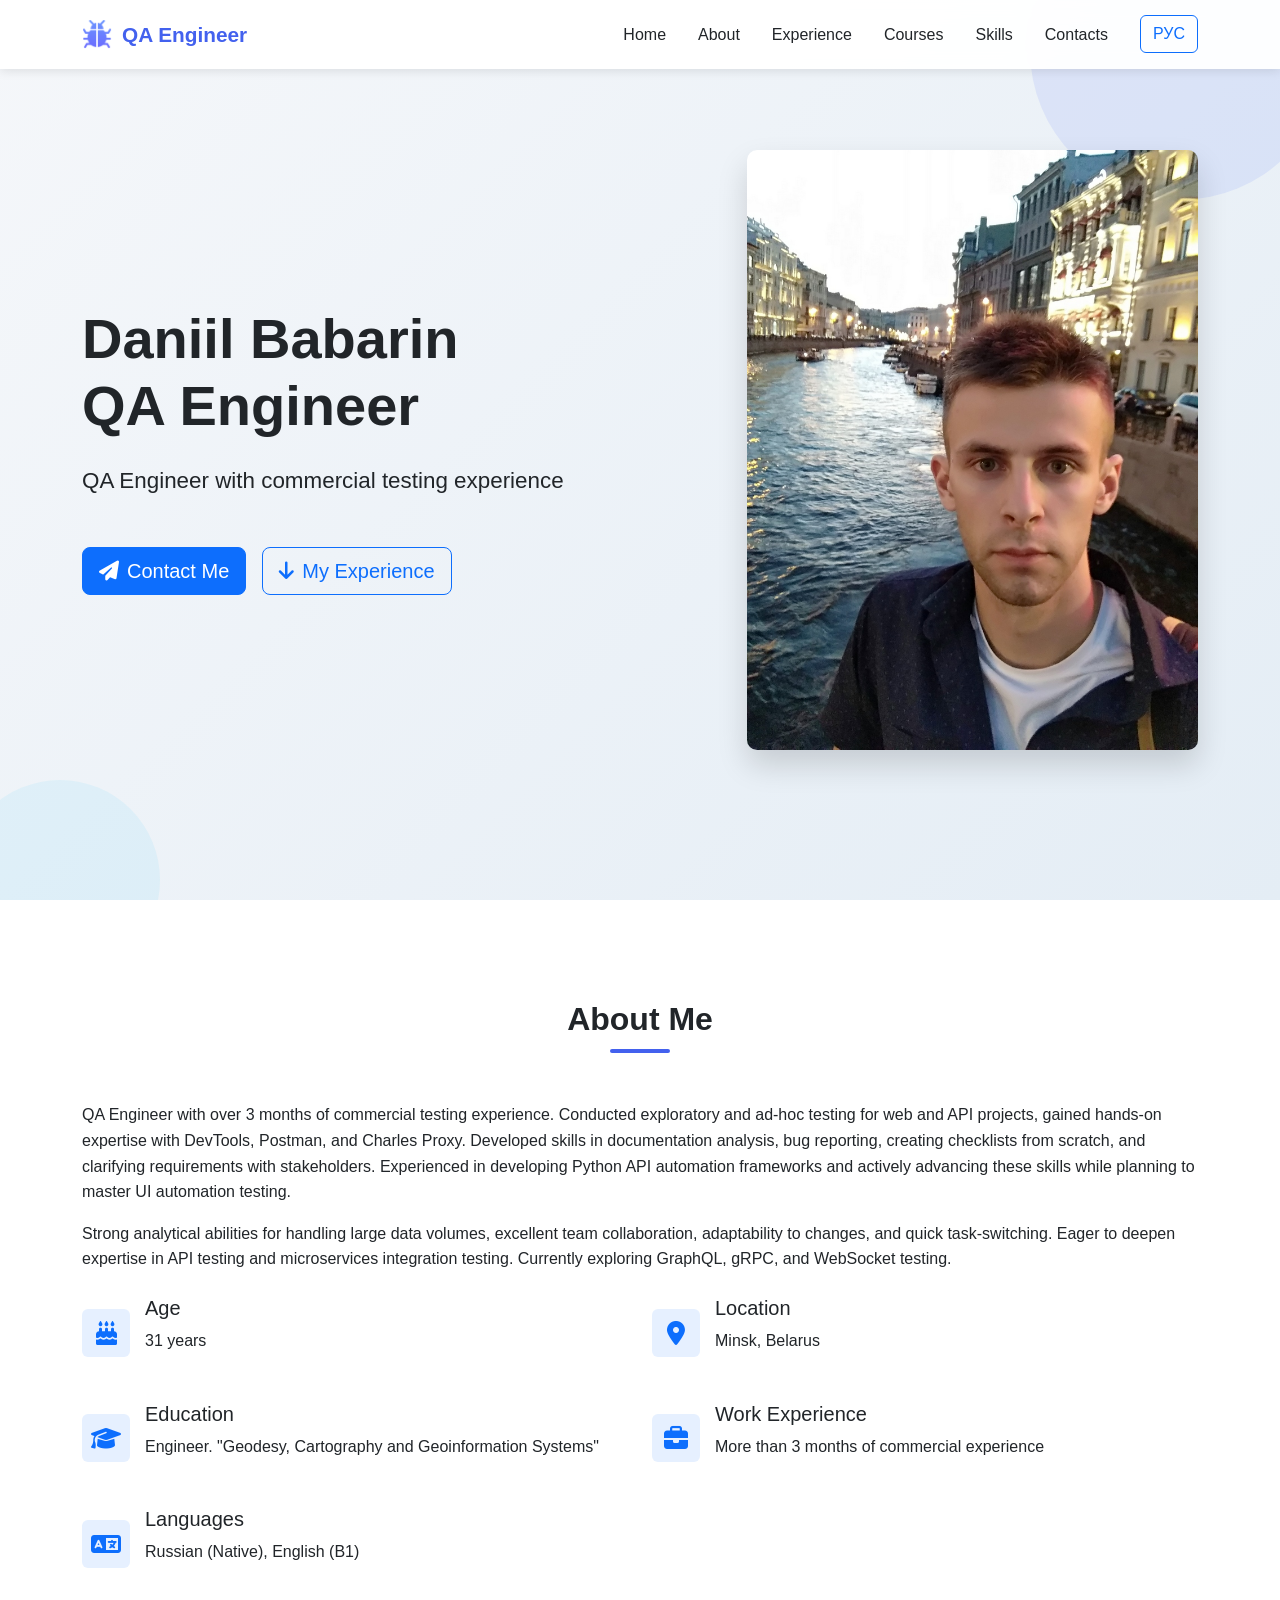
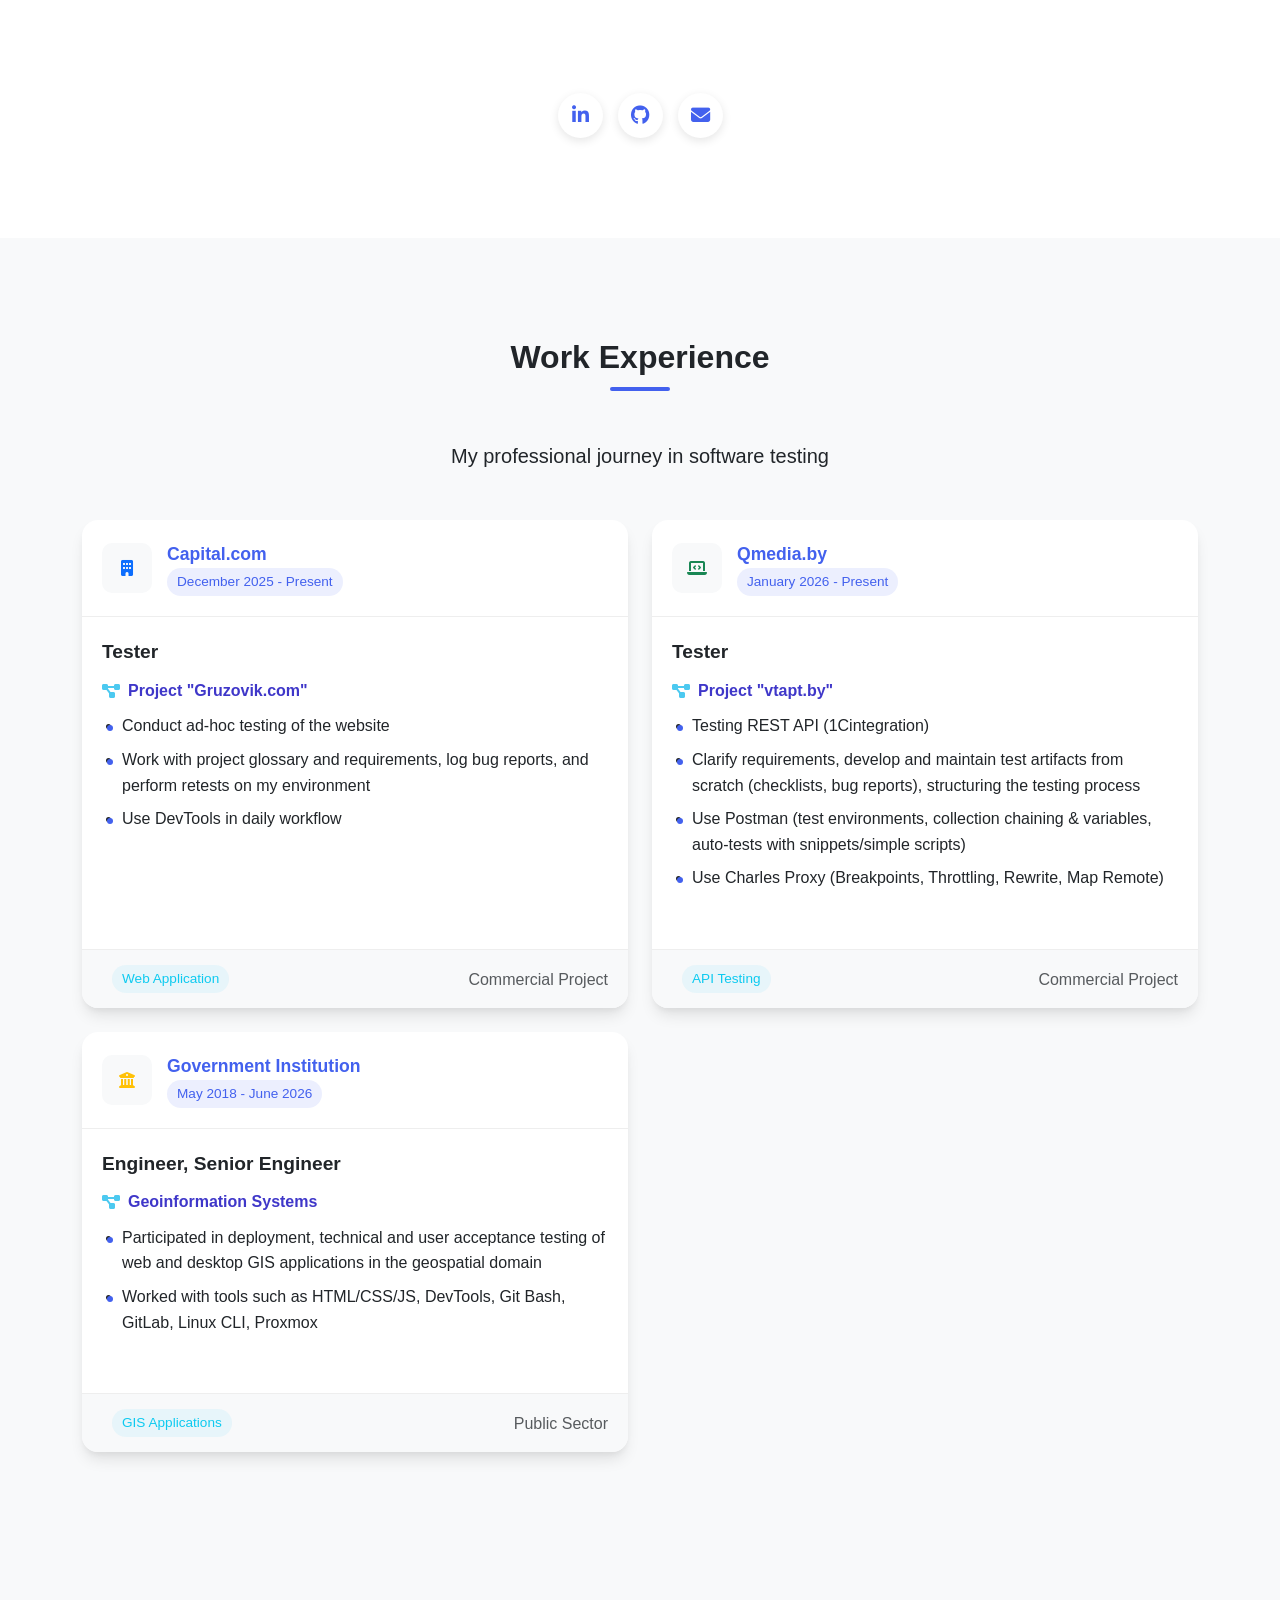
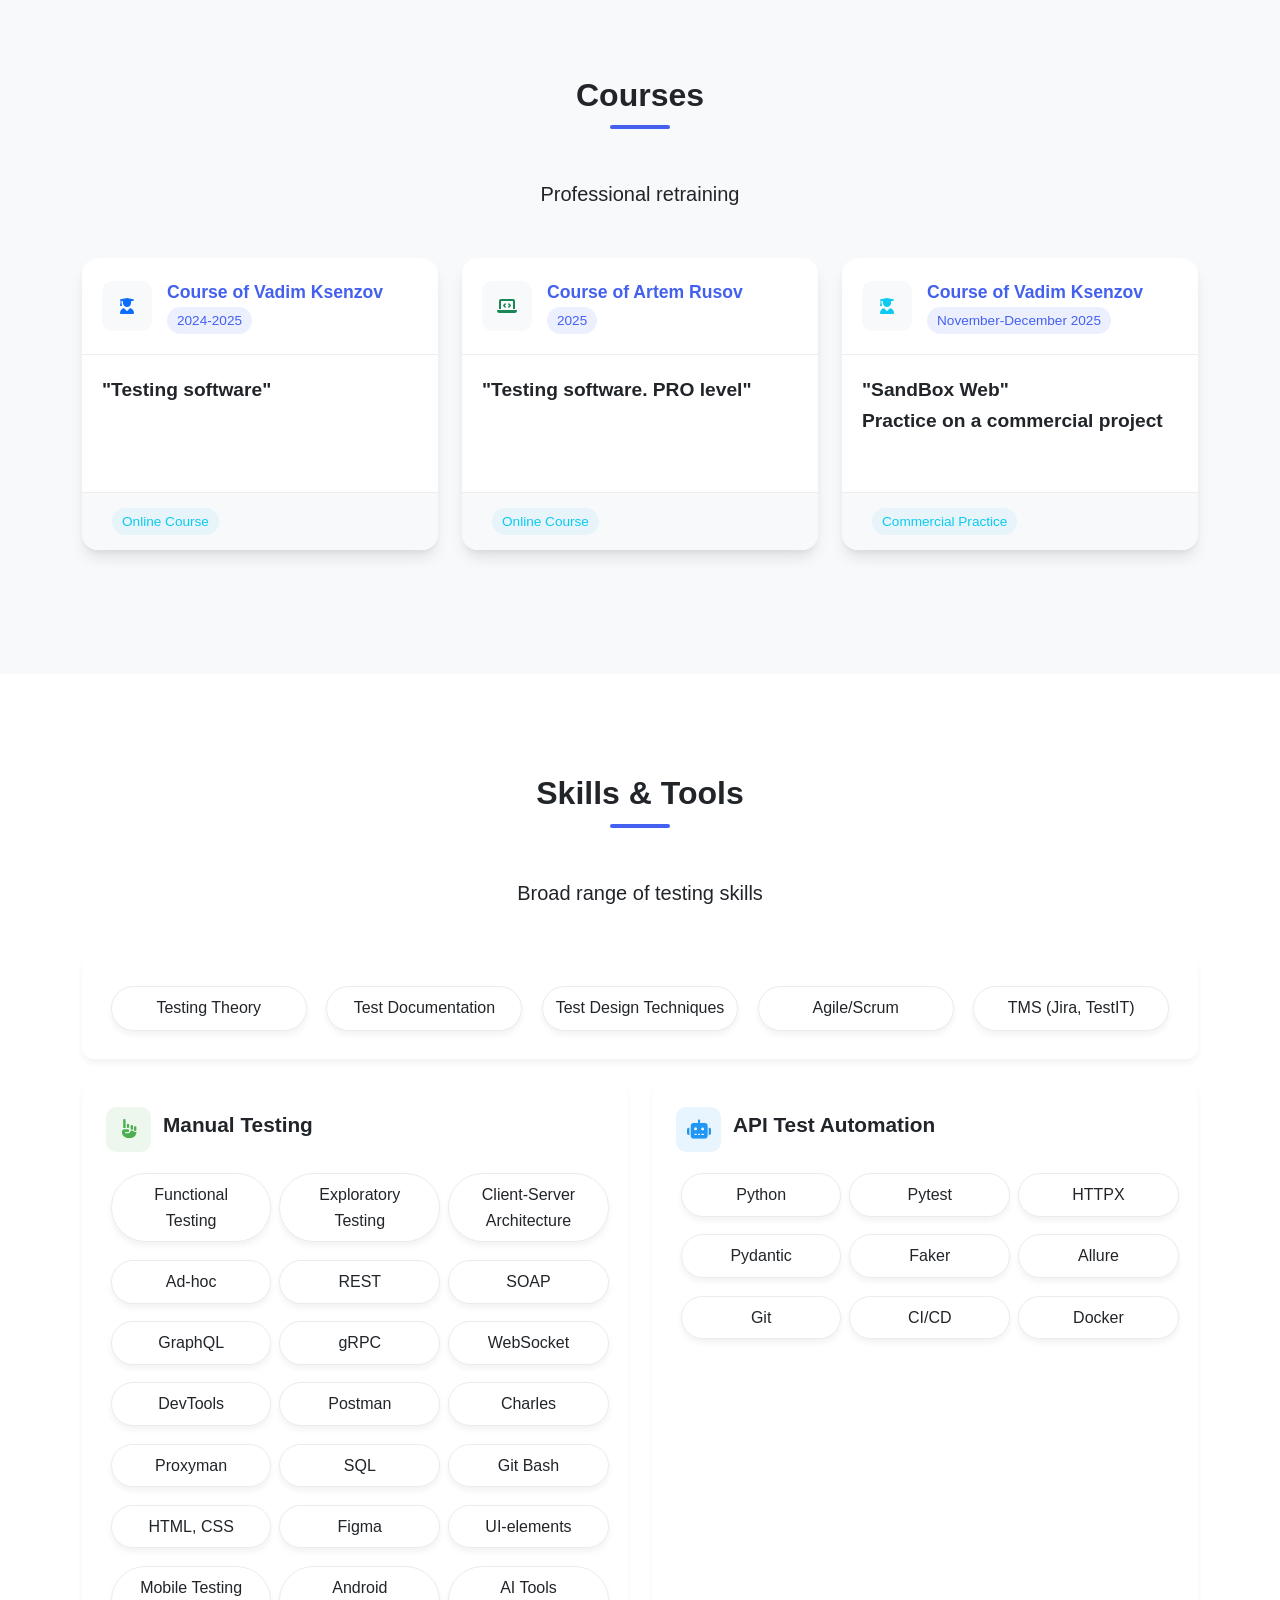
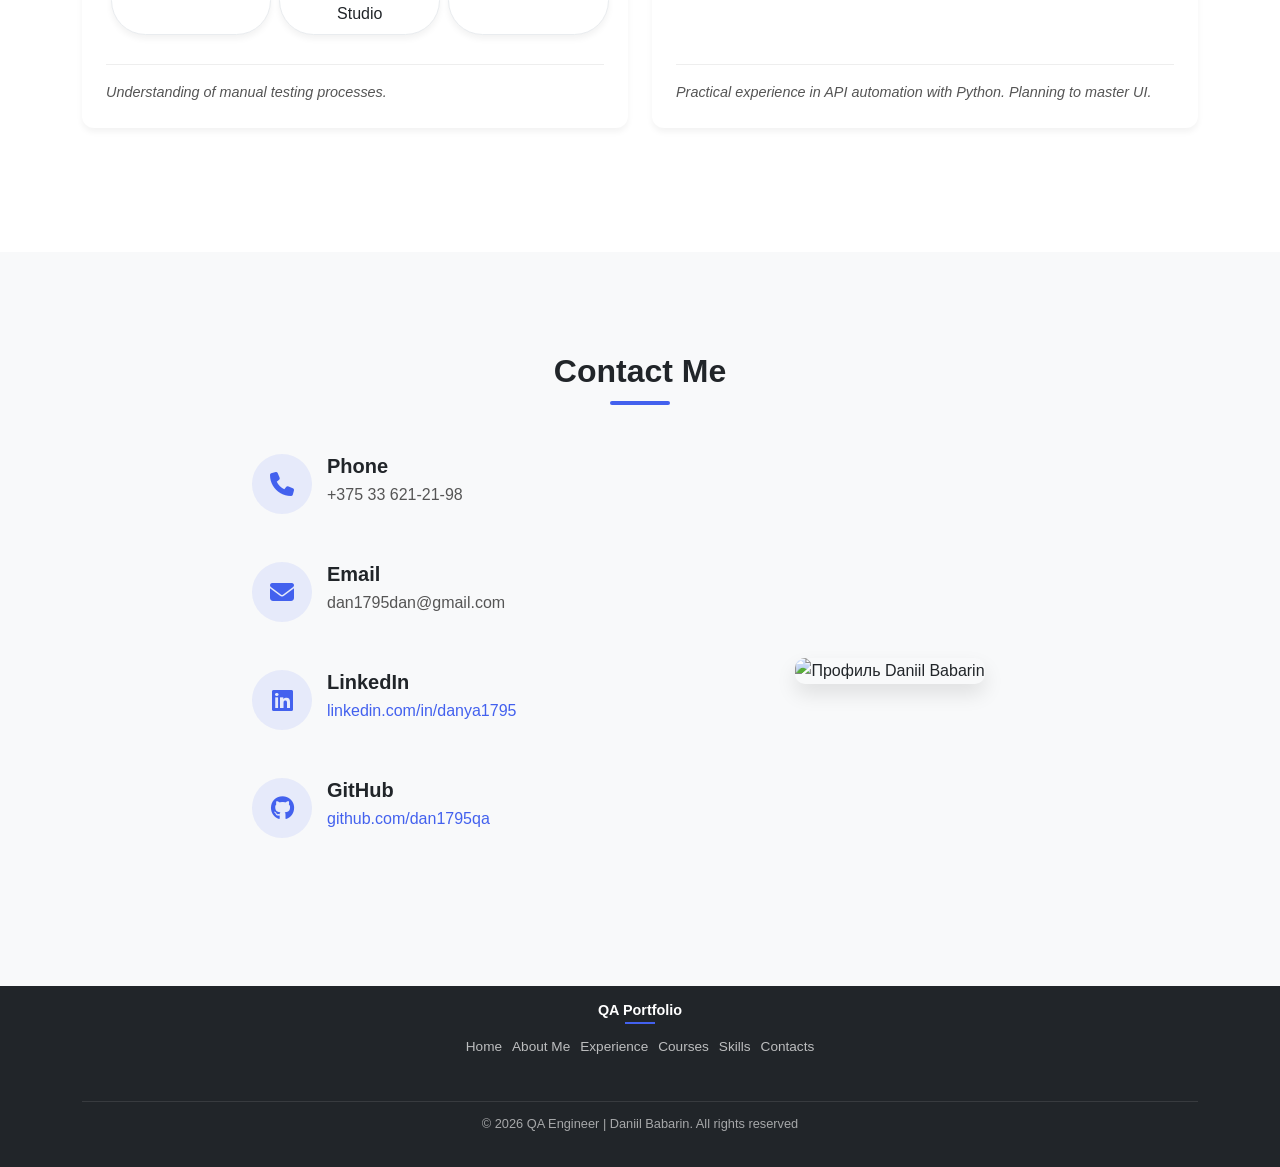
==== index_en.html @ e8cc288c "Added new portfolio-site" ====
<!DOCTYPE html>
<html lang="en">
<head>
  <meta charset="UTF-8">
  <meta name="viewport" content="width=device-width, initial-scale=1.0">
  <meta name="description" content="QA Engineer Portfolio - Professional Software Testing Services">
  <title>QA Engineer | Daniil Babarin</title>
  <!-- Favicon -->
  <link rel="icon" href="./icons/bug.png" type="image/x-icon">
  <!-- Bootstrap 5 CSS -->
  <link href="https://cdn.jsdelivr.net/npm/bootstrap@5.3.0/dist/css/bootstrap.min.css" rel="stylesheet">
  <!-- Font Awesome -->
  <link rel="stylesheet" href="https://cdnjs.cloudflare.com/ajax/libs/font-awesome/6.4.0/css/all.min.css">
  <!-- Custom CSS -->
  <link rel="stylesheet" href="./css/style.css">
</head>
<body>
  <!-- Header -->
  <header id="header">
    <nav class="navbar navbar-expand-lg navbar-light fixed-top">
      <div class="container">
        <a class="navbar-brand fw-bold" href="#">
          <img src="./icons/bug.png" width="30px" alt="Logo">
          QA Engineer
        </a>
        <button class="navbar-toggler" type="button" data-bs-toggle="collapse" data-bs-target="#navbarNav">
          <span class="navbar-toggler-icon"></span>
        </button>
        <div class="collapse navbar-collapse" id="navbarNav">
          <ul class="navbar-nav ms-auto align-items-center">
            <li class="nav-item"><a class="nav-link" href="#home">Home</a></li>
            <li class="nav-item"><a class="nav-link" href="#about">About</a></li>
            <li class="nav-item"><a class="nav-link" href="#experience">Experience</a></li>
            <li class="nav-item"><a class="nav-link" href="#courses">Courses</a></li>
            <li class="nav-item"><a class="nav-link" href="#skills">Skills</a></li>
            <li class="nav-item"><a class="nav-link" href="#contact">Contacts</a></li>
            <!-- Language Switch Button -->
            <li class="nav-item ms-3">
              <a href="index.html" class="btn btn-outline-primary">РУС</a>
            </li>
          </ul>
        </div>
      </div>
    </nav>
  </header>

  <!-- Home Section -->
  <section id="home" class="hero">
    <div class="container">
      <div class="row align-items-center hero-content">
        <div class="col-lg-6">
          <h1 class="display-4 fw-bold mb-4">Daniil Babarin<br>QA Engineer</h1>
          <p class="lead mb-5">QA Engineer with commercial testing experience</p>
          <div class="d-flex flex-wrap gap-3">
            <a href="#contact" class="btn btn-primary btn-lg"><i class="fas fa-paper-plane me-2"></i>Contact Me</a>
            <a href="#experience" class="btn btn-outline-primary btn-lg"><i class="fas fa-arrow-down me-2"></i>My Experience</a>
          </div>
        </div>
        <div class="col-lg-6 d-none d-lg-block text-end">
          <img src="./images/foto1.jpg" class="profile-img lazyload" alt="QA Engineer Daniil Babarin" width="451" height="600" loading="lazy">
        </div>
      </div>
    </div>
  </section>

  <!-- About Section -->
  <section id="about">
    <div class="container">
      <h2 class="section-title text-center">About Me</h2>
      <div class="row">
        <div class="col-md-12">
          <p>QA Engineer with over 3 months of commercial testing experience. Conducted exploratory and ad-hoc testing for web and API projects, gained hands-on expertise with DevTools, Postman, and Charles Proxy. Developed skills in documentation analysis, bug reporting, creating checklists from scratch, and clarifying requirements with stakeholders. Experienced in developing Python API automation frameworks and actively advancing these skills while planning to master UI automation testing.</p>
          <p>Strong analytical abilities for handling large data volumes, excellent team collaboration, adaptability to changes, and quick task-switching. Eager to deepen expertise in API testing and microservices integration testing. Currently exploring GraphQL, gRPC, and WebSocket testing.</p>
          <div class="row mt-4">
            <div class="col-md-6 mb-3">
              <div class="about-info-box">
                <div class="bg-primary bg-opacity-10 p-2 rounded fixed-icon-size"><i class="fas fa-birthday-cake text-primary"></i></div>
                <div><h5>Age</h5><p>31 years</p></div>
              </div>
            </div>
            <div class="col-md-6 mb-3">
              <div class="about-info-box">
                <div class="bg-primary bg-opacity-10 p-2 rounded fixed-icon-size"><i class="fas fa-map-marker-alt text-primary"></i></div>
                <div><h5>Location</h5><p>Minsk, Belarus</p></div>
              </div>
            </div>
            <div class="col-md-6 mb-3">
              <div class="about-info-box">
                <div class="bg-primary bg-opacity-10 p-2 rounded fixed-icon-size"><i class="fas fa-graduation-cap text-primary"></i></div>
                <div><h5>Education</h5><p>Engineer. "Geodesy, Cartography and Geoinformation Systems"</p></div>
              </div>
            </div>
            <div class="col-md-6 mb-3">
              <div class="about-info-box">
                <div class="bg-primary bg-opacity-10 p-2 rounded fixed-icon-size"><i class="fas fa-briefcase text-primary"></i></div>
                <div><h5>Work Experience</h5><p>More than 3 months of commercial experience</p></div>
              </div>
            </div>
            <div class="col-md-6 mb-3">
              <div class="about-info-box">
                <div class="bg-primary bg-opacity-10 p-2 rounded fixed-icon-size"><i class="fas fa-language text-primary"></i></div>
                <div><h5>Languages</h5><p>Russian (Native), English (B1)</p></div>
              </div>
            </div>
          </div>
        </div>
      </div>
      <div class="row mt-5">
        <div class="col-12">
          <div class="social-links">
            <a href="https://www.linkedin.com/in/danya1795" target="_blank" class="social-link"><i class="fab fa-linkedin-in"></i></a>
            <a href="https://github.com/dan1795qa" target="_blank" class="social-link"><i class="fab fa-github"></i></a>
            <a href="mailto:dan1795dan@gmail.com" target="_blank" class="social-link"><i class="fas fa-envelope"></i></a>
          </div>
        </div>
      </div>
    </div>
  </section>

  <!-- Experience Section -->
  <section id="experience" class="bg-light">
    <div class="container">
      <h2 class="section-title text-center">Work Experience</h2>
      <p class="text-center lead mb-5">My professional journey in software testing</p>
      <div class="row">
        <!-- Capital.com -->
        <div class="col-md-6 col-lg-6 mb-4">
          <div class="job-card">
            <div class="job-card-header">
              <div class="company-logo"><i class="fas fa-building text-primary"></i></div>
              <div><div class="company-name">Capital.com</div><div class="job-date">December 2025 - Present</div></div>
            </div>
            <div class="job-card-body">
              <div class="job-title">Tester</div>
              <div class="project-name"><i class="fas fa-project-diagram"></i> Project "Gruzovik.com"</div>
              <div class="job-description">
                <ul>
                  <li>Conduct ad-hoc testing of the website</li>
                  <li>Work with project glossary and requirements, log bug reports, and perform retests on my environment</li>
                  <li>Use DevTools in daily workflow</li>
                </ul>
              </div>
            </div>
            <div class="job-card-footer"><span class="job-type">Web Application</span><span class="text-muted">Commercial Project</span></div>
          </div>
        </div>
        <!-- Qmedia.by -->
        <div class="col-md-6 col-lg-6 mb-4">
          <div class="job-card">
            <div class="job-card-header">
              <div class="company-logo"><i class="fas fa-laptop-code text-success"></i></div>
              <div><div class="company-name">Qmedia.by</div><div class="job-date">January 2026 - Present</div></div>
            </div>
            <div class="job-card-body">
              <div class="job-title">Tester</div>
              <div class="project-name"><i class="fas fa-project-diagram"></i> Project "vtapt.by"</div>
              <div class="job-description">
                <ul>
                  <li>Testing REST API (1Cintegration)</li>
                  <li>Clarify requirements, develop and maintain test artifacts from scratch (checklists, bug reports), structuring the testing process</li>
                  <li>Use Postman (test environments, collection chaining & variables, auto-tests with snippets/simple scripts)</li>
                  <li>Use Charles Proxy (Breakpoints, Throttling, Rewrite, Map Remote)</li>
                </ul>
              </div>
            </div>
            <div class="job-card-footer"><span class="job-type">API Testing</span><span class="text-muted">Commercial Project</span></div>
          </div>
        </div>
        <!-- Naura.com -->
        <!-- <div class="col-md-6 col-lg-6 mb-4">
          <div class="job-card">
            <div class="job-card-header">
              <div class="company-logo"><i class="fas fa-rocket text-info"></i></div>
              <div><div class="company-name">Naura.com</div><div class="job-date">February 2026 - Present</div></div>
            </div>
            <div class="job-card-body">
              <div class="job-title">Tester</div>
              <div class="project-name"><i class="fas fa-project-diagram"></i> Startup "nextapp.naura.io"</div>
              <div class="job-description">
                <ul>
                  <li>Conduct exploratory testing of web and mobile application versions</li>
                  <li>Work with requirements, create bug reports</li>
                  <li>Contribute to ideation for app improvements and new features</li>
                  <li>Utilize DevTools in daily workflow</li>
                </ul>
              </div>
            </div>
            <div class="job-card-footer"><span class="job-type">Startup</span><span class="text-muted">Innovative Project</span></div>
          </div>
        </div> -->
        <!-- Gov -->
        <div class="col-md-6 col-lg-6 mb-4">
          <div class="job-card">
            <div class="job-card-header">
              <div class="company-logo"><i class="fas fa-university text-warning"></i></div>
              <div><div class="company-name">Government Institution</div><div class="job-date">May 2018 - June 2026</div></div>
            </div>
            <div class="job-card-body">
              <div class="job-title">Engineer, Senior Engineer</div>
              <div class="project-name"><i class="fas fa-project-diagram"></i> Geoinformation Systems</div>
              <div class="job-description">
                <ul>
                  <li>Participated in deployment, technical and user acceptance testing of web and desktop GIS applications in the geospatial domain</li>
                  <li>Worked with tools such as HTML/CSS/JS, DevTools, Git Bash, GitLab, Linux CLI, Proxmox</li>
                </ul>
              </div>
            </div>
            <div class="job-card-footer"><span class="job-type">GIS Applications</span><span class="text-muted">Public Sector</span></div>
          </div>
        </div>
      </div>
    </div>
  </section>

  <!-- Courses Section -->
  <section id="courses" class="courses-section">
    <div class="container">
      <h2 class="section-title text-center">Courses</h2>
      <div class="text-center mb-5"><p class="lead">Professional retraining</p></div>
      <div class="row">
        <div class="col-md-6 col-lg-4 mb-4">
          <div class="course-card">
            <div class="course-card-header"><div class="company-logo"><i class="fas fa-user-graduate text-primary"></i></div><div><div class="company-name">Сourse of Vadim Ksenzov</div><div class="course-date">2024-2025</div></div></div>
            <div class="course-card-body"><div class="course-title">"Testing software"</div></div>
            <div class="course-card-footer"><span class="course-type">Online Course</span></div>
          </div>
        </div>
        <div class="col-md-6 col-lg-4 mb-4">
          <div class="course-card">
            <div class="course-card-header"><div class="company-logo"><i class="fas fa-laptop-code text-success"></i></div><div><div class="company-name">Course of Artem Rusov</div><div class="course-date">2025</div></div></div>
            <div class="course-card-body"><div class="course-title">"Testing software. PRO level"</div></div>
            <div class="course-card-footer"><span class="course-type">Online Course</span></div>
          </div>
        </div>
        <div class="col-md-6 col-lg-4 mb-4">
          <div class="course-card">
            <div class="course-card-header"><div class="company-logo"><i class="fas fa-user-graduate text-info"></i></div><div><div class="company-name">Сourse of Vadim Ksenzov</div><div class="course-date">November-December 2025</div></div></div>
            <div class="course-card-body"><div class="course-title">"SandBox Web"<br>Practice on a commercial project</div></div>
            <div class="course-card-footer"><span class="course-type">Commercial Practice</span></div>
          </div>
        </div>
      </div>
    </div>
  </section>

  <!-- Skills Section -->
  <section id="skills">
    <div class="container">
      <h2 class="section-title text-center">Skills & Tools</h2>
      <div class="text-center mb-5"><p class="lead">Broad range of testing skills</p></div>
      <div class="core-skills mb-4">
        <div class="category-content">
          <div class="core-skill-grid">
            <span class="core-skill">Testing Theory</span>
            <span class="core-skill">Test Documentation</span>
            <span class="core-skill">Test Design Techniques</span>
            <span class="core-skill">Agile/Scrum</span>
            <span class="core-skill">TMS (Jira, TestIT)</span>
            <!-- <span class="core-skill">SDLC / STLC</span> -->
          </div>
        </div>
      </div>
      <div class="row">
        <div class="col-md-6 mb-4">
          <div class="testing-category manual-category">
            <div class="category-header"><div class="category-icon"><i class="fas fa-hand-point-up"></i></div><h3 class="category-title">Manual Testing</h3></div>
            <div class="category-content">
              <div class="skill-grid">
                <span class="skill-badge">Functional Testing</span>
                <span class="skill-badge">Exploratory Testing</span>
                <span class="skill-badge">Client-Server Architecture</span>
                <span class="skill-badge">Ad-hoc</span>
                <span class="skill-badge">REST</span>
                <span class="skill-badge">SOAP</span>
                <span class="skill-badge">GraphQL</span>
                <span class="skill-badge">gRPC</span>
                <span class="skill-badge">WebSocket</span>
                <span class="skill-badge">DevTools</span>
                <span class="skill-badge">Postman</span>
                <span class="skill-badge">Charles</span>
                <span class="skill-badge">Proxyman</span>
                <span class="skill-badge">SQL</span>
                <span class="skill-badge">Git Bash</span>
                <span class="skill-badge">HTML, CSS</span>
                <span class="skill-badge">Figma</span>
                <span class="skill-badge">UI-elements</span>
                <span class="skill-badge">Mobile Testing</span>
                <span class="skill-badge">Android<br> Studio</span>
                <span class="skill-badge">AI Tools</span>
              </div>
              <div class="category-description">Understanding of manual testing processes.</div>
            </div>
          </div>
        </div>
        <div class="col-md-6 mb-4">
          <div class="testing-category automation-category">
            <div class="category-header"><div class="category-icon"><i class="fas fa-robot"></i></div><h3 class="category-title">API Test Automation</h3></div>
            <div class="category-content">
              <div class="skill-grid">
                <span class="skill-badge">Python</span>
                <span class="skill-badge">Pytest</span>
                <span class="skill-badge">HTTPX</span>
                <span class="skill-badge">Pydantic</span>
                <span class="skill-badge">Faker</span>
                <span class="skill-badge">Allure</span>
                <span class="skill-badge">Git</span>
                <span class="skill-badge">CI/CD</span>
                <span class="skill-badge">Docker</span>
              </div>
              <div class="category-description">Practical experience in API automation with Python. Planning to master UI.</div>
            </div>
          </div>
        </div>
      </div>
    </div>
  </section>

  <!-- Contact Section -->
  <section id="contact" class="bg-light contact-section">
    <div class="container">
      <h2 class="section-title text-center">Contact Me</h2>
      <div class="row justify-content-center">
        <div class="col-lg-8">
          <div class="contact-item">
            <div class="contact-icon"><i class="fas fa-phone"></i></div>
            <div class="contact-content"><h5>Phone</h5><p>+375 33 621-21-98</p></div>
          </div>
          <div class="contact-item">
            <div class="contact-icon"><i class="fas fa-envelope"></i></div>
            <div class="contact-content"><h5>Email</h5><p>dan1795dan@gmail.com</p></div>
          </div>
          <div class="contact-item">
            <div class="contact-icon"><i class="fab fa-linkedin"></i></div>
            <div class="contact-content"><h5>LinkedIn</h5><p><a href="https://www.linkedin.com/in/danya1795" target="_blank">linkedin.com/in/danya1795</a></p></div>
          </div>
          <div class="contact-item">
            <div class="contact-icon"><i class="fab fa-github"></i></div>
            <div class="contact-content"><h5>GitHub</h5><p><a href="https://github.com/dan1795qa" target="_blank">github.com/dan1795qa</a></p></div>
          </div>
        </div>
        <div class="col-lg-4">
          <div class="position-relative d-inline-block" style="max-width: 250px;">
            <img src="./images/foto2.jpg" class="contact-profile-img" alt="Профиль Daniil Babarin" width="250" height="250" loading="lazy">
          </div>
        </div>
      </div>
    </div>
  </section>

  <!-- Footer -->
  <footer>
    <div class="container">
      <div class="row">
        <div class="col-md-12 mb-4 mb-md-0 text-center"><h3 class="footer-title">QA Portfolio</h3></div>
        <div class="col-md-12 mb-4">
          <ul class="footer-links">
            <li><a href="#home">Home</a></li>
            <li><a href="#about">About Me</a></li>
            <li><a href="#experience">Experience</a></li>
            <li><a href="#courses">Courses</a></li>
            <li><a href="#skills">Skills</a></li>
            <li><a href="#contact">Contacts</a></li>
          </ul>
        </div>
      </div>
      <div class="footer-bottom"><p>&copy; 2026 QA Engineer | Daniil Babarin. All rights reserved</p></div>
    </div>
  </footer>

  <script src="https://cdn.jsdelivr.net/npm/bootstrap@5.3.0/dist/js/bootstrap.bundle.min.js"></script>
  <script src="./js/script.js"></script>
</body>
</html>
---- css/style.css ----
:root {
    --primary-color: #4361ee;
    --secondary-color: #3f37c9;
    --accent-color: #4cc9f0;
    --light-color: #f8f9fa;
    --dark-color: #212529;
    --success-color: #4ade80;
    --card-shadow: 0 10px 15px -3px rgba(0, 0, 0, 0.1), 0 4px 6px -2px rgba(0, 0, 0, 0.05);
    --card-hover: 0 20px 25px -5px rgba(0, 0, 0, 0.1), 0 10px 10px -5px rgba(0, 0, 0, 0.04);
}
* {
    scroll-behavior: smooth;
}
body {
    font-family: 'Segoe UI', Tahoma, Geneva, Verdana, sans-serif;
    line-height: 1.6;
    color: var(--dark-color);
    overflow-x: hidden;
}
.navbar {
    padding: 0.8rem 0;
    background: rgba(255, 255, 255, 0.95) !important;
    box-shadow: 0 2px 10px rgba(0,0,0,0.1);
    backdrop-filter: blur(10px);
}
.navbar-brand {
    font-weight: 700;
    color: var(--primary-color) !important;
    font-size: 1.3rem !important;
    display: flex;
    align-items: center;
    gap: 10px;
}
.navbar-logo {
    height: 32px;
    width: auto;
    display: block;
}
.nav-link {
    font-weight: 500;
    margin: 0 0.5rem;
    position: relative;
    color: var(--dark-color) !important;
}
.nav-link:after {
    content: '';
    position: absolute;
    width: 0;
    height: 2px;
    bottom: -5px;
    left: 0;
    background-color: var(--primary-color);
    transition: width 0.3s;
}
.nav-link:hover:after {
    width: 100%;
}
section {
    padding-top: 100px;
    padding-bottom: 100px;
}
.section-title {
    position: relative;
    margin-bottom: 4rem;
    font-weight: 700;
    text-align: center;
}
.section-title:after {
    content: '';
    position: absolute;
    width: 60px;
    height: 4px;
    background: var(--primary-color);
    bottom: -15px;
    left: 50%;
    transform: translateX(-50%);
    border-radius: 2px;
}
.hero {
    min-height: 100vh;
    display: flex;
    align-items: center;
    background: linear-gradient(135deg, #f5f7fa 0%, #e4edf5 100%);
    position: relative;
    overflow: hidden;
}
.hero:before {
    content: '';
    position: absolute;
    width: 300px;
    height: 300px;
    border-radius: 50%;
    background: rgba(67, 97, 238, 0.1);
    top: -100px;
    right: -50px;
}
.hero:after {
    content: '';
    position: absolute;
    width: 200px;
    height: 200px;
    border-radius: 50%;
    background: rgba(76, 201, 240, 0.1);
    bottom: -80px;
    left: -40px;
}
.hero-content {
    position: relative;
    z-index: 2;
}
.profile-img {
    border-radius: 10px;
    box-shadow: 0 15px 30px rgba(0,0,0,0.15);
    max-width: 100%;
    transition: transform 0.3s;
}
.profile-img:hover {
    transform: translateY(-5px);
}
.skill-badge {
    display: inline-block;
    padding: 0.5rem 1rem;
    margin: 0.3rem;
    background: white;
    border-radius: 50px;
    box-shadow: 0 4px 6px rgba(0,0,0,0.05);
    border: 1px solid #e9ecef;
    transition: all 0.3s;
    text-align: center;
    width: 100%;
    max-width: 200px;
}
.skill-badge:hover {
    transform: translateY(-3px);
    box-shadow: 0 6px 12px rgba(0,0,0,0.1);
    border-color: var(--accent-color);
}
.company-logo {
    width: 50px;
    height: 50px;
    background: var(--light-color);
    border-radius: 10px;
    display: flex;
    align-items: center;
    justify-content: center;
    margin-right: 15px;
    flex-shrink: 0;
}
.job-card, .course-card {
    background: white;
    border-radius: 16px;
    overflow: hidden;
    box-shadow: var(--card-shadow);
    transition: transform 0.3s, box-shadow 0.3s;
    margin-bottom: 30px;
    height: 100%;
    display: flex;
    flex-direction: column;
}
.job-card:hover, .course-card:hover {
    transform: translateY(-10px);
    box-shadow: var(--card-hover);
}
.job-card-header, .course-card-header {
    padding: 20px;
    border-bottom: 1px solid #eee;
    display: flex;
    align-items: center;
}
.job-card-body, .course-card-body {
    padding: 20px;
    flex-grow: 1;
}
.job-card-footer, .course-card-footer {
    padding: 15px 20px;
    background: #f8f9fa;
    border-top: 1px solid #eee;
    display: flex;
    justify-content: space-between;
    align-items: flex-end;
    margin-top: auto;
}
.job-title, .course-title {
    font-weight: 700;
    font-size: 1.2rem;
    color: var(--dark-color);
    margin-bottom: 5px;
}
.company-name {
    font-weight: 600;
    color: var(--primary-color);
    font-size: 1.1rem;
}
.job-date, .course-date {
    display: inline-block;
    background: rgba(67, 97, 238, 0.1);
    color: var(--primary-color);
    padding: 3px 10px;
    border-radius: 20px;
    font-size: 0.85rem;
    font-weight: 500;
}
.job-type, .course-type {
    display: inline-block;
    background: rgba(76, 201, 240, 0.1);
    color: #0dcaf0;
    padding: 3px 10px;
    border-radius: 20px;
    font-size: 0.85rem;
    font-weight: 500;
    margin-left: 10px;
}
.project-name {
    font-weight: 600;
    color: var(--secondary-color);
    margin: 10px 0;
    display: flex;
    align-items: center;
}
.project-name i {
    margin-right: 8px;
    color: var(--accent-color);
}
.job-description ul, .course-description ul {
    padding-left: 20px;
    margin-bottom: 0;
}
.job-description li, .course-description li {
    margin-bottom: 8px;
    position: relative;
}
.job-description li:before, .course-description li:before {
    content: '';
    position: absolute;
    left: -15px;
    top: 12px;
    width: 6px;
    height: 6px;
    background: var(--primary-color);
    border-radius: 50%;
}
.contact-icon {
    width: 60px;
    height: 60px;
    background: rgba(67, 97, 238, 0.1);
    border-radius: 50%;
    display: flex;
    align-items: center;
    justify-content: center;
    margin: 0 auto 1.5rem;
    color: var(--primary-color);
    font-size: 1.5rem;
    flex-shrink: 0;
}
.contact-item {
    display: flex;
    align-items: flex-start;
    margin-bottom: 1.5rem;
}
.contact-content {
    flex: 1;
    padding-left: 15px;
}
.contact-content h5 {
    margin-bottom: 0.25rem;
    font-weight: 600;
}
.contact-content p {
    margin-bottom: 0;
    color: #555;
}
.contact-content a {
    color: var(--primary-color);
    text-decoration: none;
}
.contact-content a:hover {
    text-decoration: underline;
}
.social-links {
    display: flex;
    justify-content: center;
    gap: 15px;
    margin-top: 2rem;
}
.social-link {
    display: inline-flex;
    align-items: center;
    justify-content: center;
    width: 45px;
    height: 45px;
    background: white;
    border-radius: 50%;
    color: var(--primary-color);
    font-size: 1.2rem;
    box-shadow: 0 3px 10px rgba(0,0,0,0.1);
    transition: all 0.3s;
    text-decoration: none;
}
.social-link:hover {
    background: var(--primary-color);
    color: white;
    transform: translateY(-3px);
}
footer {
    background: var(--dark-color);
    color: white;
    padding: 1rem 0;
}
.footer-title {
    font-weight: 600;
    margin-bottom: 0.75rem;
    position: relative;
    padding-bottom: 0.25rem;
    text-align: center;
    font-size: 0.9rem;
}
.footer-title:after {
    content: '';
    position: absolute;
    width: 30px;
    height: 2px;
    background: var(--primary-color);
    bottom: 0;
    left: 50%;
    transform: translateX(-50%);
}
.footer-links {
    list-style: none;
    padding: 0;
    margin: 0;
    display: flex;
    flex-wrap: wrap;
    justify-content: center;
    gap: 10px;
    font-size: 0.85rem;
}
.footer-links li {
    margin-bottom: 0.5rem;
}
.footer-links a {
    color: rgba(255, 255, 255, 0.7);
    text-decoration: none;
    transition: all 0.3s;
    display: inline-block;
}
.footer-links a:hover {
    color: white;
}
.footer-bottom {
    border-top: 1px solid rgba(255, 255, 255, 0.1);
    padding-top: 0.75rem;
    margin-top: 0.75rem;
    text-align: center;
    color: rgba(255, 255, 255, 0.6);
    font-size: 0.8rem;
}
.about-info-box {
    display: flex;
    align-items: center;
    margin-bottom: 1rem;
}
.fixed-icon-size {
    width: 48px;
    height: 48px;
    display: flex;
    align-items: center;
    justify-content: center;
    font-size: 1.5rem;
    flex-shrink: 0;
    margin-right: 15px;
}
@media (max-width: 768px) {
    .hero {
        text-align: center;
        padding-top: 80px;
    }
    .section-title {
        font-size: 1.8rem;
    }
    .section-title:after {
        left: 50%;
        transform: translateX(-50%);
    }
    .job-card-header, .course-card-header {
        flex-direction: column;
        align-items: flex-start;
    }
    .company-logo {
        margin-right: 0;
        margin-bottom: 10px;
    }
    .contact-item {
        flex-direction: column;
        align-items: flex-start;
    }
    .contact-icon {
        margin: 0 0 10px 0;
    }
    .contact-content {
        padding-left: 0;
    }
    .footer-title {
        text-align: left;
    }
    .footer-title:after {
        left: 0;
        transform: none;
    }
    .footer-links {
        justify-content: flex-start;
    }
    .contact-section .row {
        flex-direction: column;
    }
    .contact-section .col-lg-8 {
        order: 1;
        width: 100%;
        max-width: 100%;
        text-align: center;
    }
    .contact-section .col-lg-4 {
        order: 2;
        display: none; /* Скрываем фото на мобильных */
    }
    .contact-section .contact-item {
        justify-content: center;
        align-items: center;
        flex-direction: row;
        margin-bottom: 1.5rem;
    }
    .contact-section .contact-icon {
        margin: 0 15px 0 0;
    }
    .contact-section .contact-content {
        text-align: left;
        padding-left: 0;
        display: inline-block;
        vertical-align: middle;
    }
    .navbar-collapse .ms-3 {
        margin-top: 1rem !important;
        margin-left: 0 !important;
        width: 100%;
    }
    .navbar-collapse .ms-3 .btn {
        width: 100%;
        text-align: left;
    }
    .hero .d-flex.flex-wrap.gap-3 {
        flex-direction: column;
        align-items: center;
        width: 100%;
    }
    .hero .d-flex.flex-wrap.gap-3 .btn {
        width: 100%;
        max-width: 300px;
        margin-bottom: 1rem;
    }
}
.lazyload {
    background-color: #f8f9fa;
    background-image: linear-gradient(45deg, #e9ecef 25%, transparent 25%),
    linear-gradient(-45deg, #e9ecef 25%, transparent 25%),
    linear-gradient(45deg, transparent 75%, #e9ecef 75%),
    linear-gradient(-45deg, transparent 75%, #e9ecef 75%);
    background-size: 20px 20px;
    background-position: 0 0, 0 10px, 10px -10px, -10px 0px;
}
.testing-category {
    background: white;
    border-radius: 12px;
    padding: 1.5rem;
    box-shadow: 0 4px 6px rgba(0,0,0,0.05);
    margin-bottom: 1.5rem;
    height: 100%;
    display: flex;
    flex-direction: column;
}
.category-header {
    display: flex;
    align-items: center;
    margin-bottom: 1rem;
}
.category-icon {
    width: 45px;
    height: 45px;
    border-radius: 10px;
    display: flex;
    align-items: center;
    justify-content: center;
    margin-right: 12px;
    flex-shrink: 0;
    font-size: 1.2rem;
}
.manual-category .category-icon {
    background: rgba(76, 175, 79, 0.1);
    color: #4caf50;
}
.automation-category .category-icon {
    background: rgba(33, 149, 243, 0.1);
    color: #2196f3;
}
.category-title {
    font-size: 1.3rem;
    font-weight: 700;
}
.category-content {
    flex-grow: 1;
    display: flex;
    flex-direction: column;
}
.skill-grid {
    display: grid;
    grid-template-columns: repeat(auto-fill, minmax(160px, 1fr));
    gap: 8px;
}
.category-description {
    margin-top: auto;
    padding-top: 1rem;
    border-top: 1px solid #eee;
    font-style: italic;
    color: #555;
    font-size: 0.9rem;
}
.core-skills {
    background: white;
    border-radius: 12px;
    padding: 1.5rem;
    box-shadow: 0 4px 6px rgba(0,0,0,0.05);
    margin-bottom: 1.5rem;
    height: 100%;
    display: flex;
    flex-direction: column;
}
.core-skills .category-header {
    display: none;
}
.core-skills .category-content {
    flex-grow: 1;
}
.core-skill-grid {
    display: grid;
    grid-template-columns: repeat(auto-fill, minmax(200px, 1fr));
    gap: 10px;
}
.core-skill {
    background: white;
    border-radius: 50px;
    padding: 0.5rem 1rem;
    margin: 0.3rem;
    box-shadow: 0 4px 6px rgba(0,0,0,0.05);
    border: 1px solid #e9ecef;
    transition: all 0.3s;
    display: inline-flex; 
    justify-content: center;
    align-items: center;
    text-align: center;
    width: auto;
    min-width: 180px;
    max-width: 100%;
    height: 45px;
    white-space: nowrap;
    cursor: default;
}
.core-skill:hover {
    transform: translateY(-3px);
    box-shadow: 0 6px 12px rgba(0,0,0,0.1);
    border-color: var(--accent-color);
}
.contact-section .row {
    display: flex;
    align-items: center;
    justify-content: center;
}
.contact-section .container {
    max-width: 1100px;
}
.contact-section .col-lg-8 {
    max-width: 500px;
    order: 1;
}
.contact-section .col-lg-4 {
    max-width: 300px;
    order: 2;
    text-align: center;
}
.contact-profile-img {
    width: 334px;
    height: 500px;
    border-radius: 10px;
    object-fit: cover;
    box-shadow: 0 10px 20px rgba(0,0,0,0.1);
}
.hero .display-4 {
    font-size: 3.5rem;
    line-height: 1.2;
}
.hero .lead {
    font-size: 1.4rem;
}
.courses-section {
    background: #f8f9fa;
}
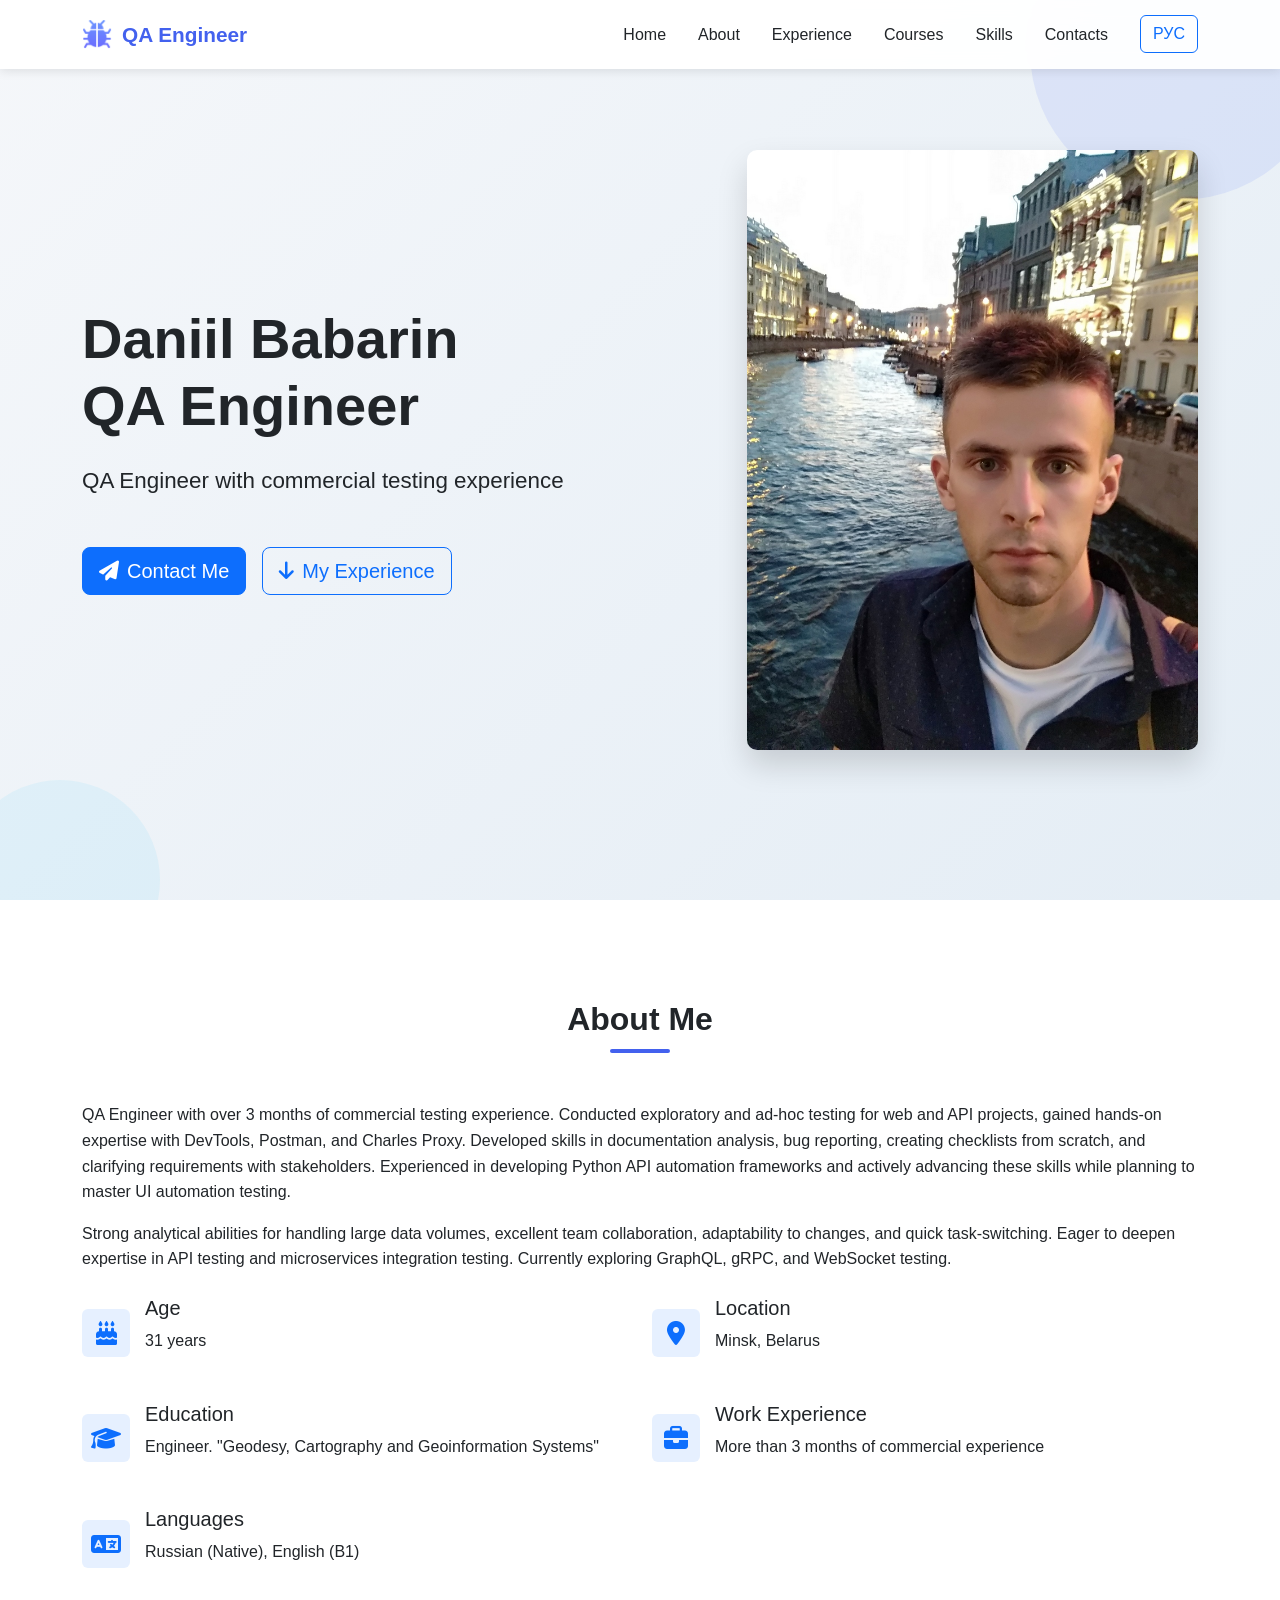
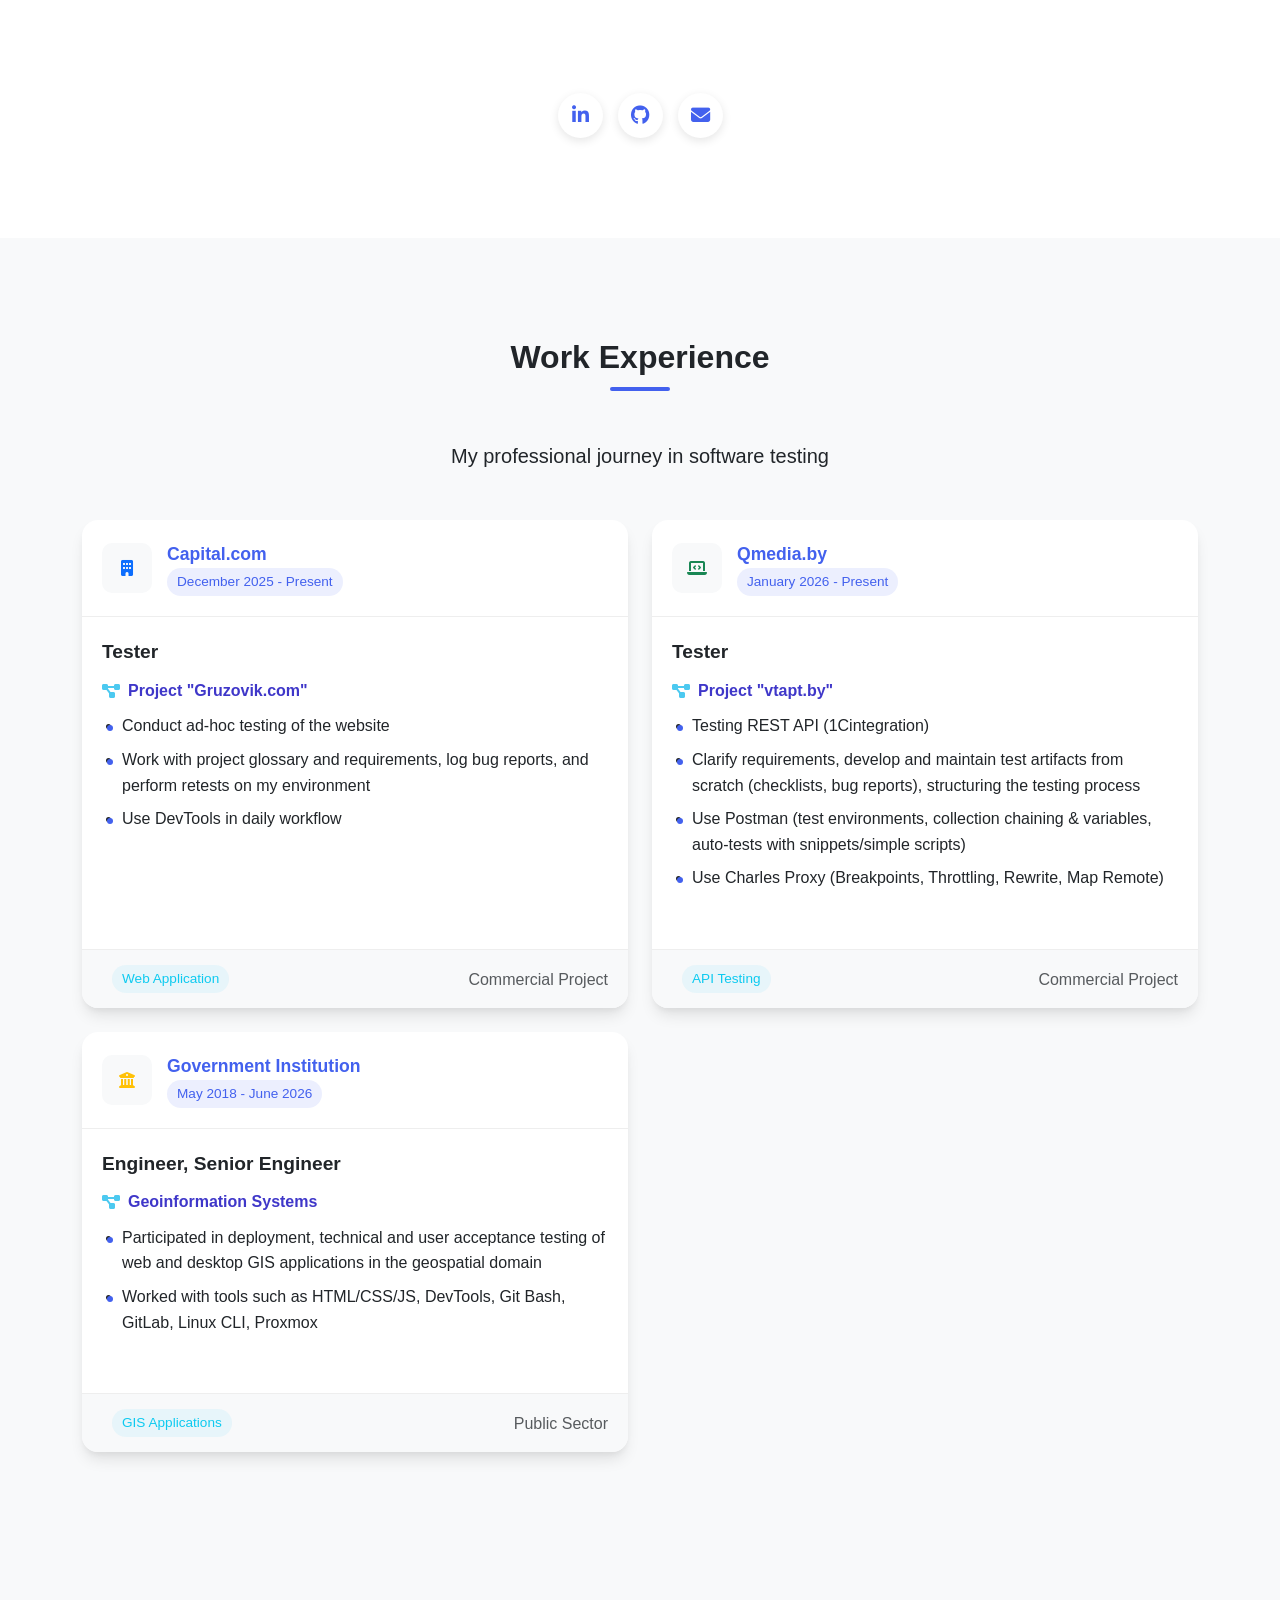
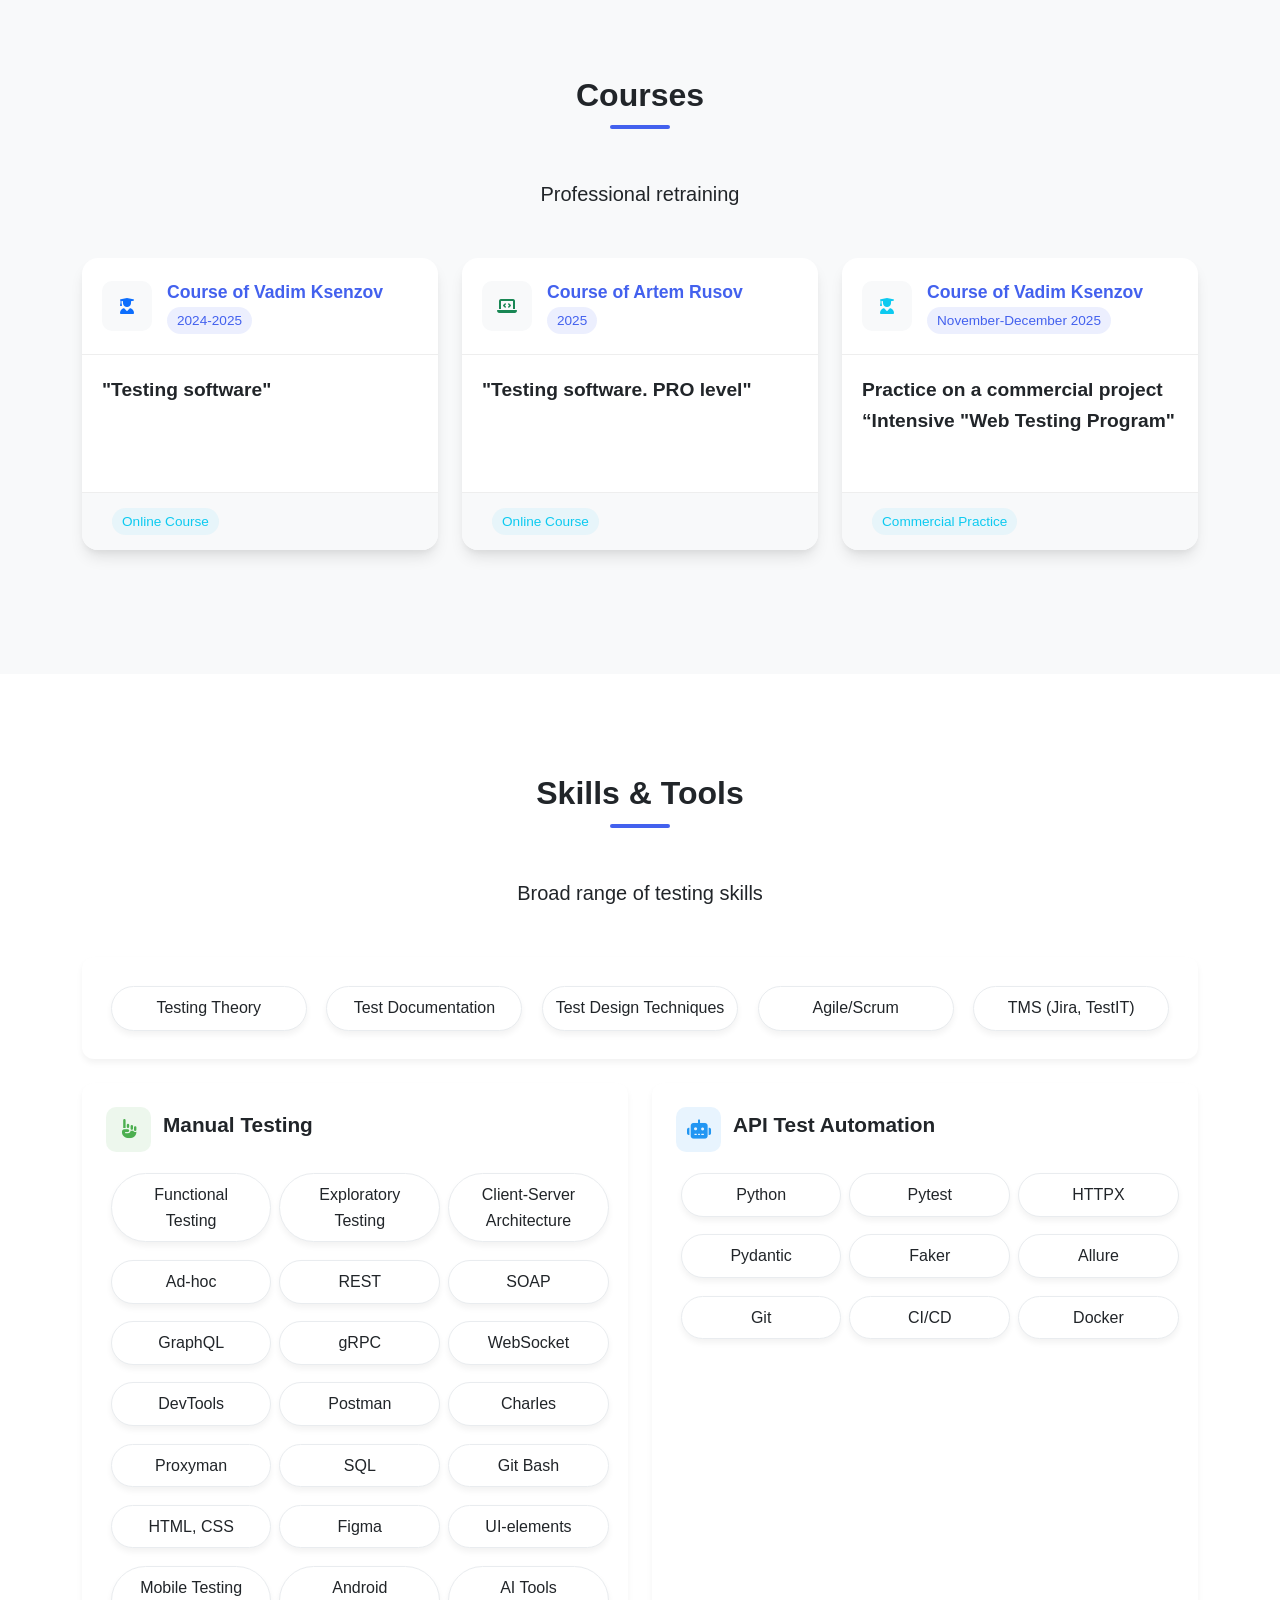
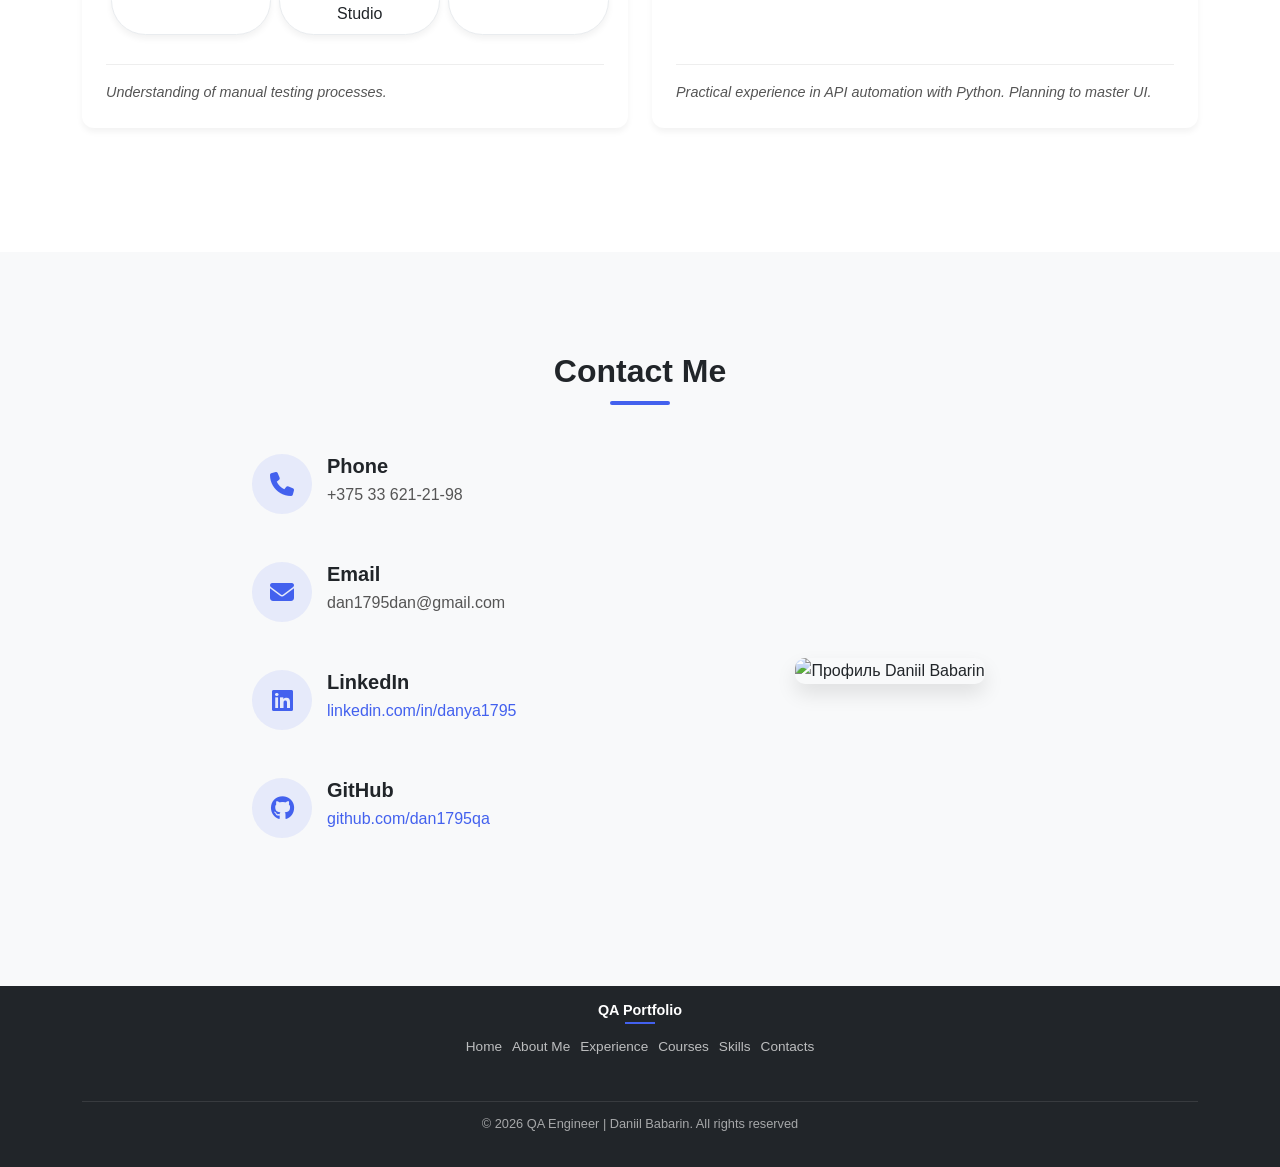
==== commit 5f316eee: "Changed information in index_en" ====
--- a/index_en.html
+++ b/index_en.html
@@ -235,7 +235,7 @@
         <div class="col-md-6 col-lg-4 mb-4">
           <div class="course-card">
             <div class="course-card-header"><div class="company-logo"><i class="fas fa-user-graduate text-info"></i></div><div><div class="company-name">Сourse of Vadim Ksenzov</div><div class="course-date">November-December 2025</div></div></div>
-            <div class="course-card-body"><div class="course-title">"SandBox Web"<br>Practice on a commercial project</div></div>
+            <div class="course-card-body"><div class="course-title">Practice on a commercial project<br> “Intensive "Web Testing Program"</div></div>
             <div class="course-card-footer"><span class="course-type">Commercial Practice</span></div>
           </div>
         </div>
@@ -370,4 +370,4 @@
   <script src="https://cdn.jsdelivr.net/npm/bootstrap@5.3.0/dist/js/bootstrap.bundle.min.js"></script>
   <script src="./js/script.js"></script>
 </body>
-</html>+</html>
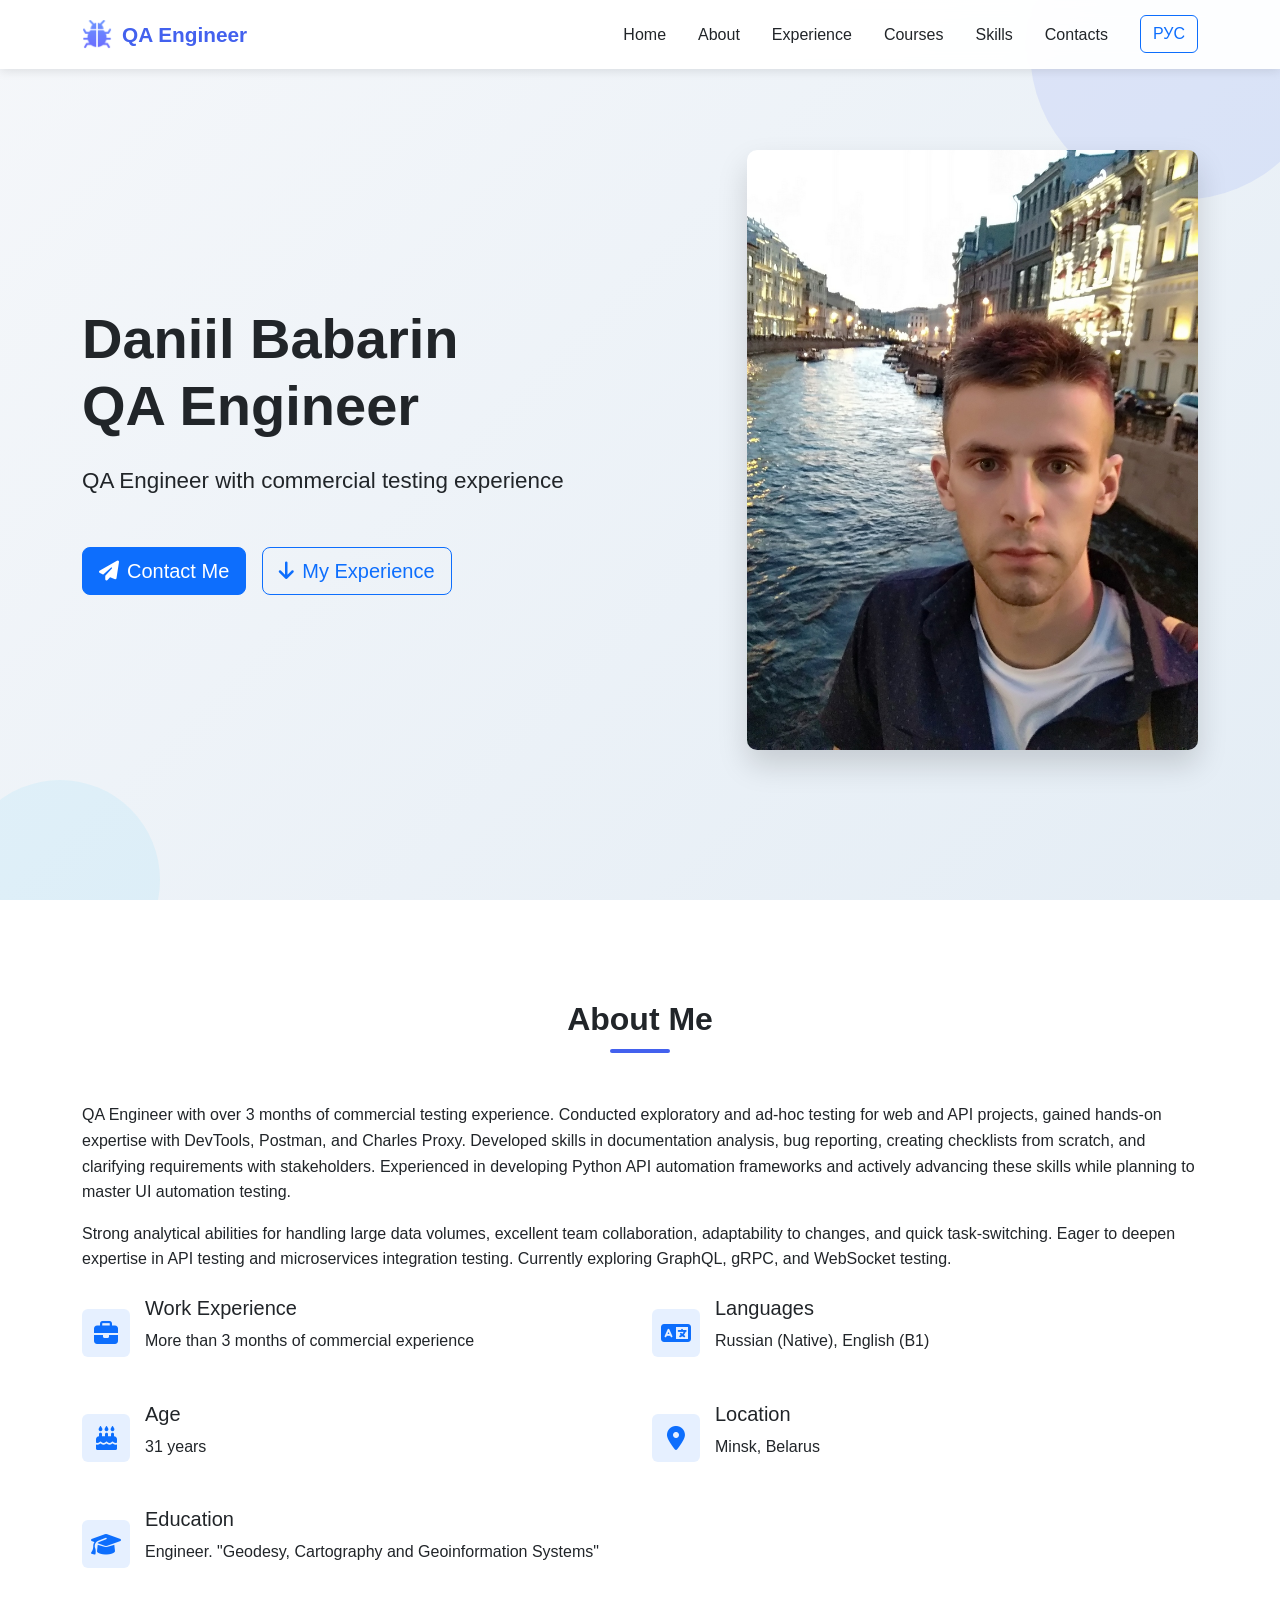
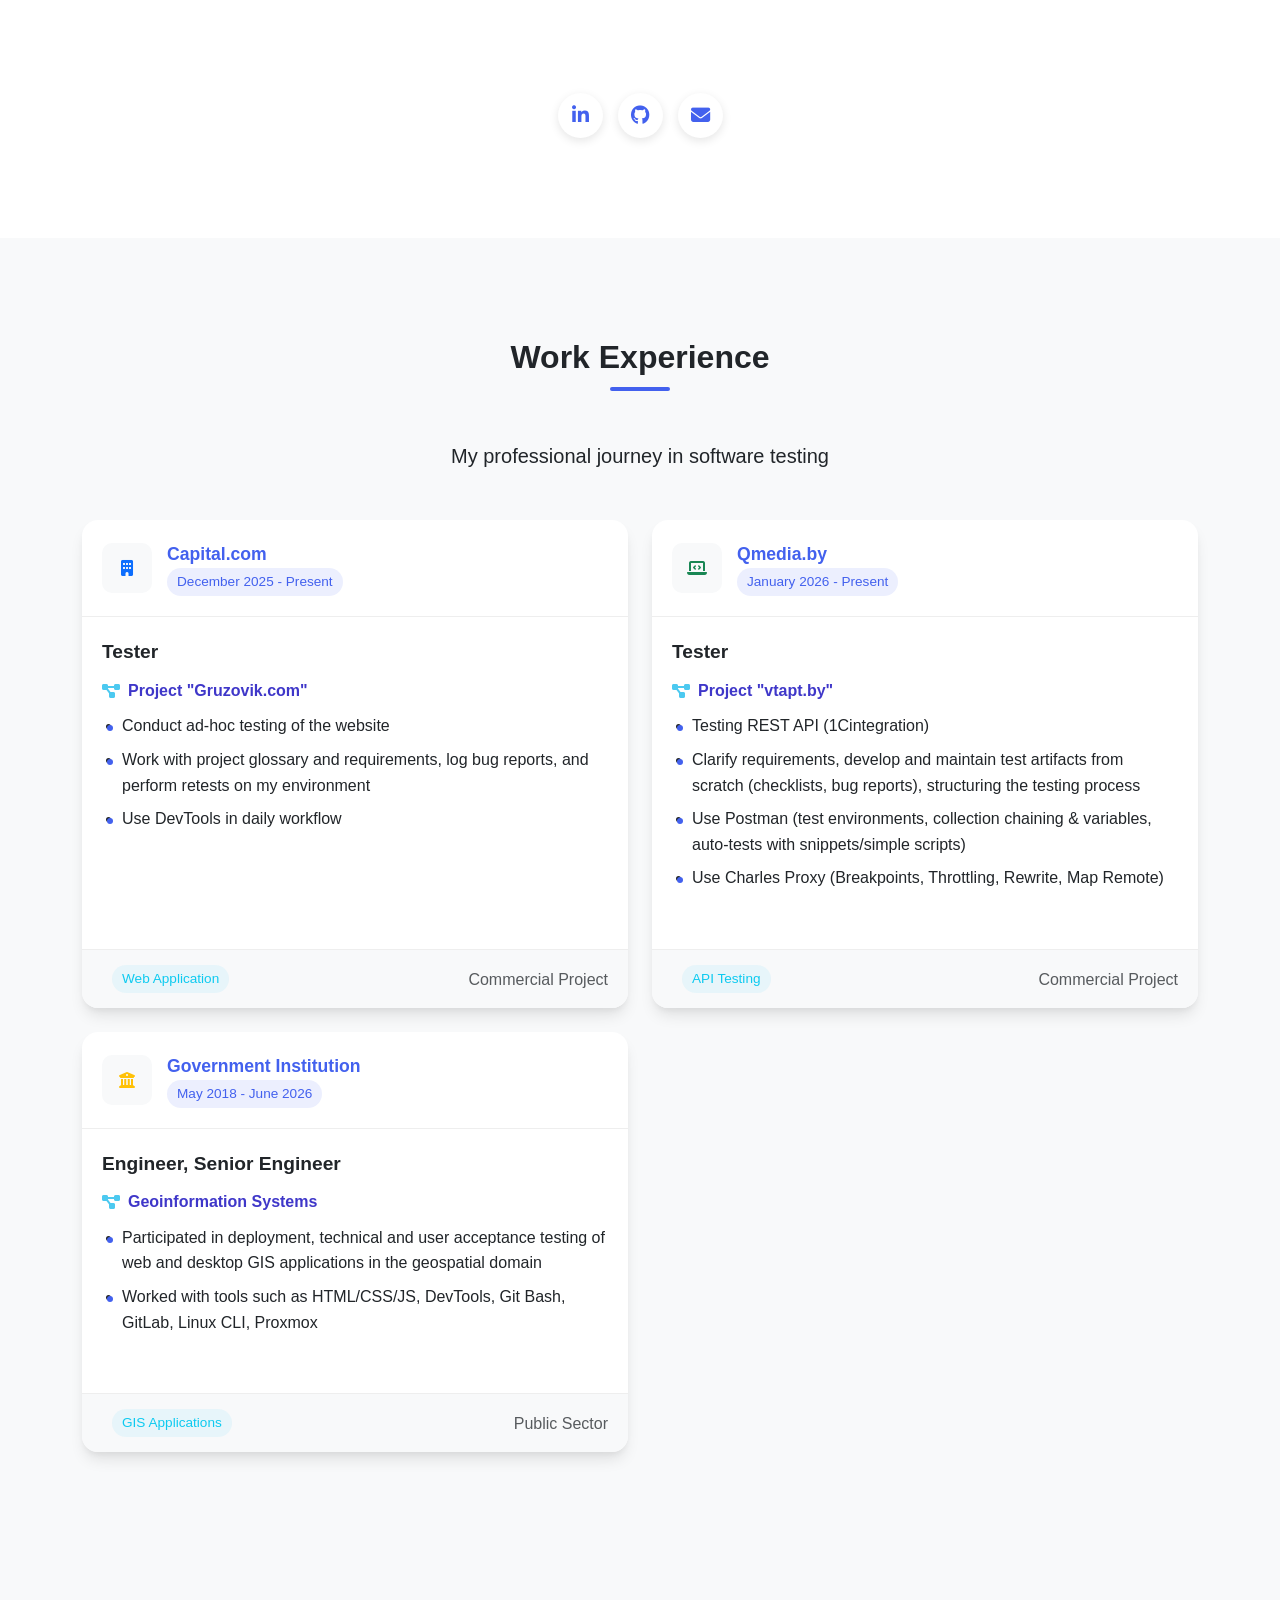
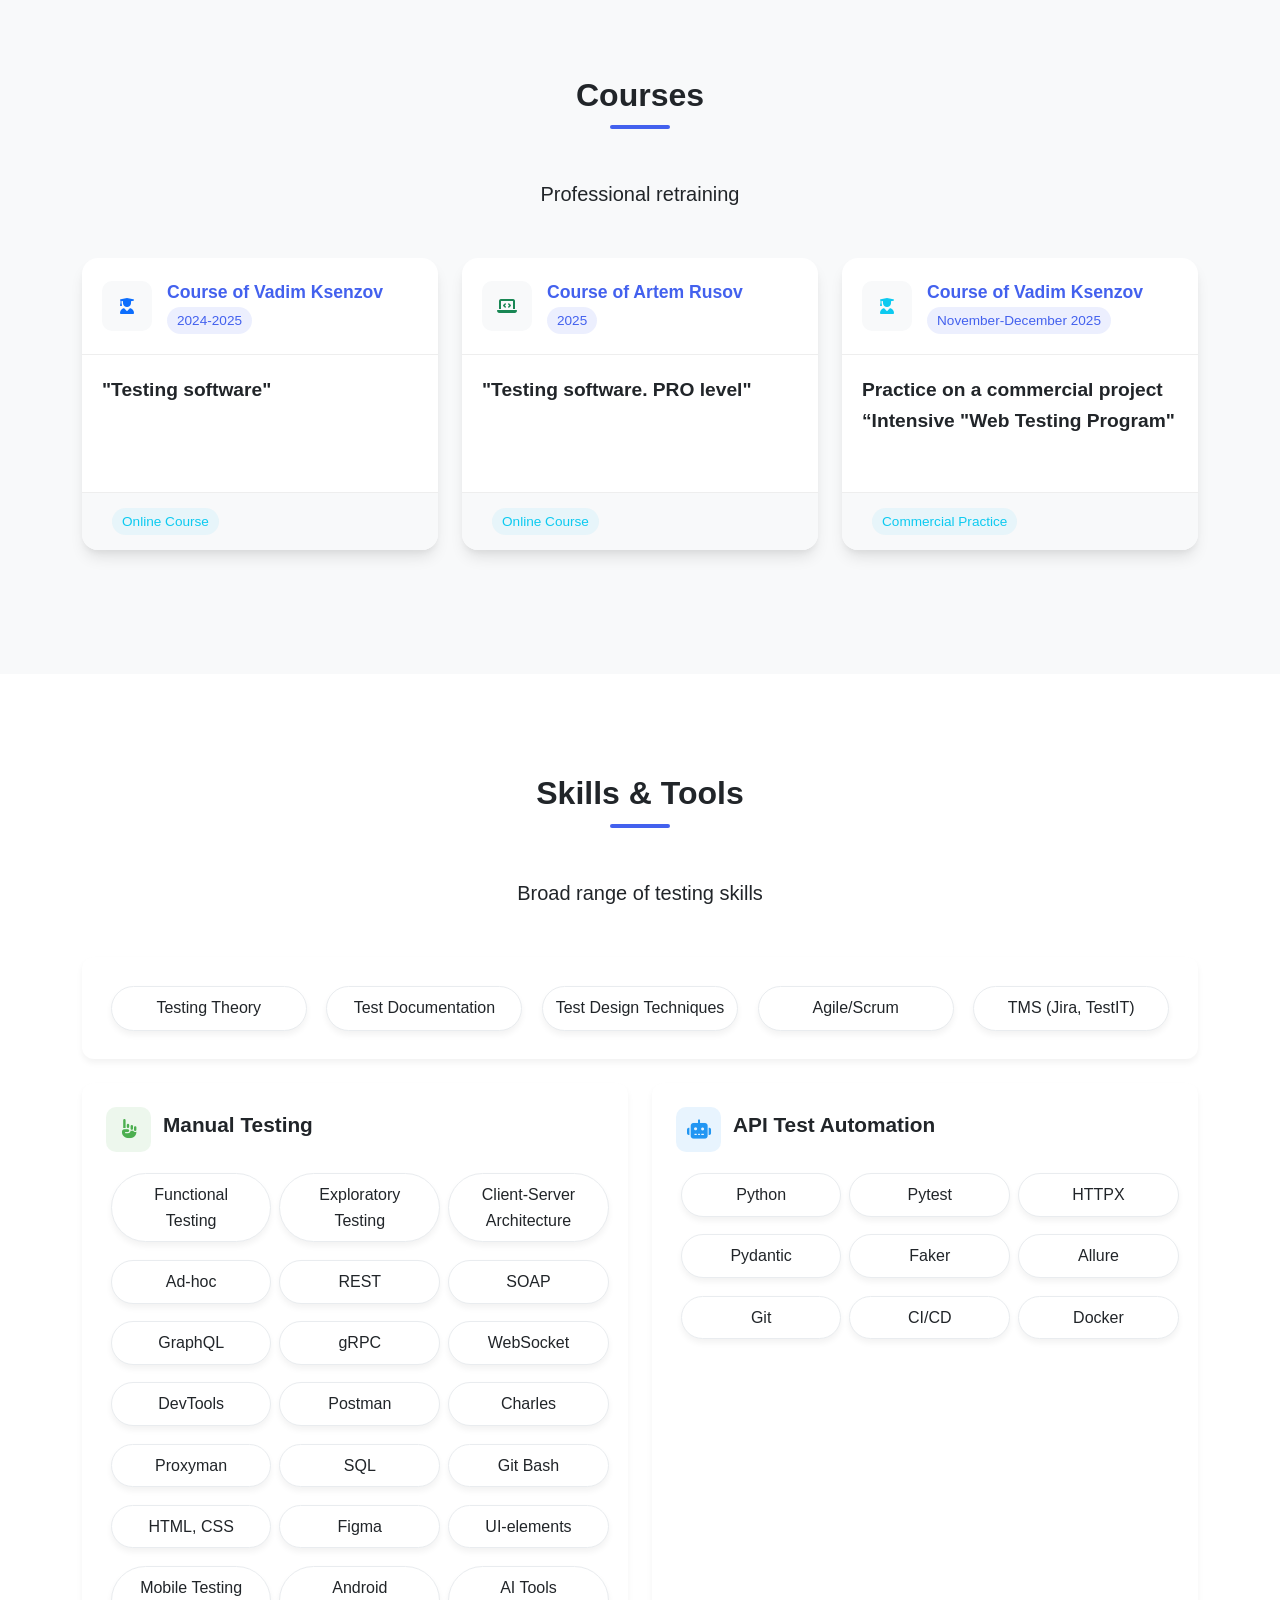
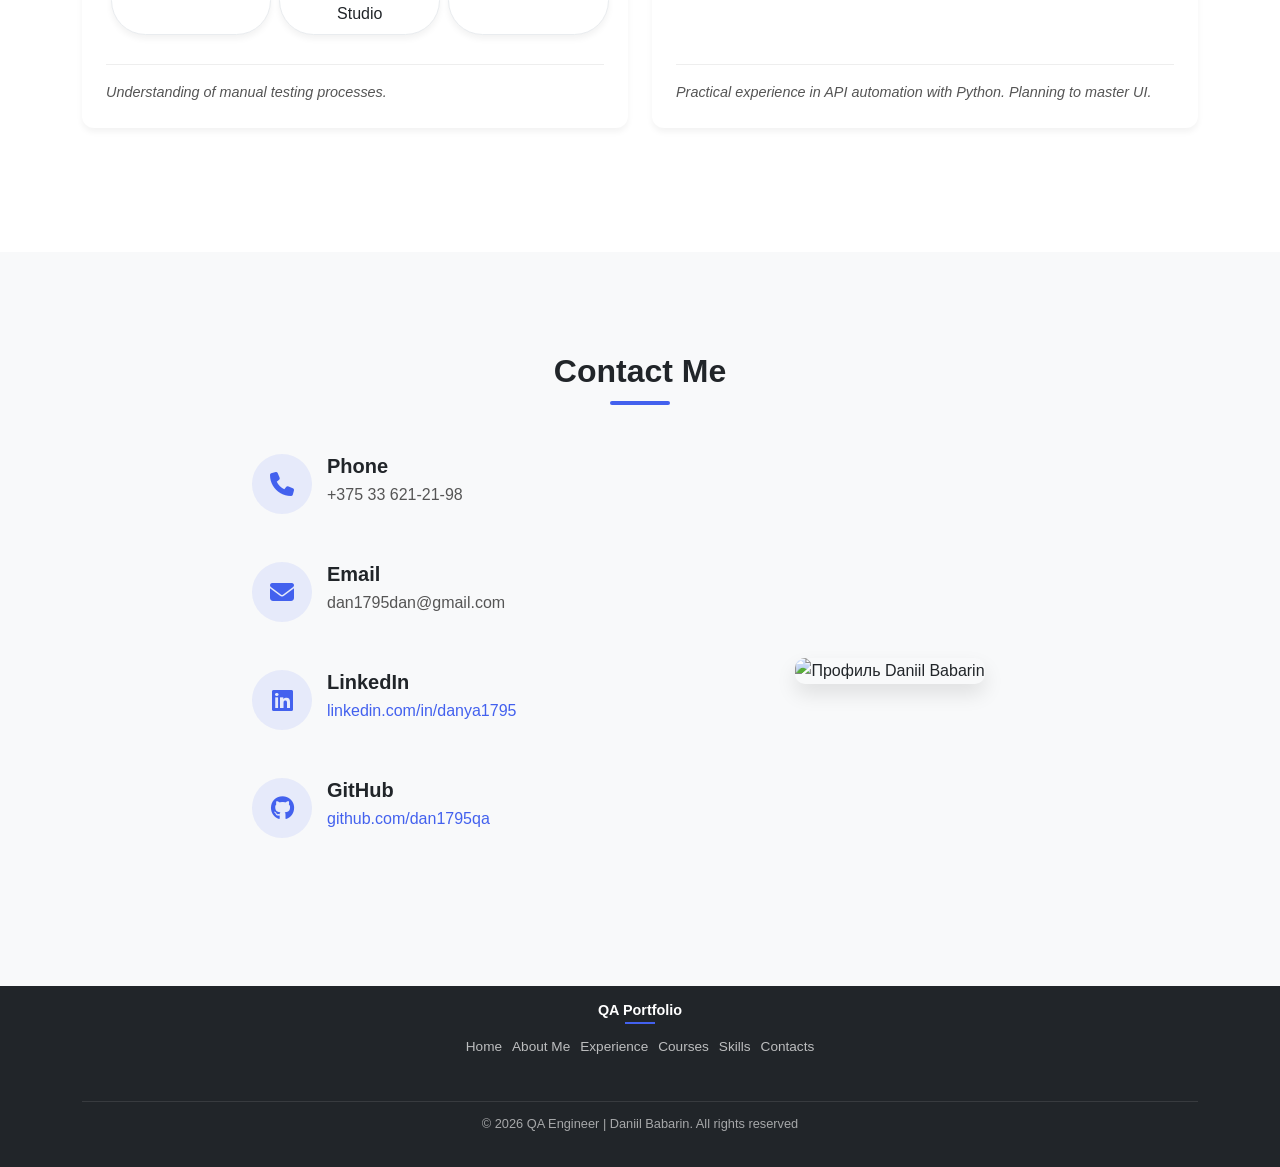
==== commit 3f771d89: "Update index_en.html" ====
--- a/index_en.html
+++ b/index_en.html
@@ -74,6 +74,18 @@
           <div class="row mt-4">
             <div class="col-md-6 mb-3">
               <div class="about-info-box">
+                <div class="bg-primary bg-opacity-10 p-2 rounded fixed-icon-size"><i class="fas fa-briefcase text-primary"></i></div>
+                <div><h5>Work Experience</h5><p>More than 3 months of commercial experience</p></div>
+              </div>
+            </div>
+            <div class="col-md-6 mb-3">
+              <div class="about-info-box">
+                <div class="bg-primary bg-opacity-10 p-2 rounded fixed-icon-size"><i class="fas fa-language text-primary"></i></div>
+                <div><h5>Languages</h5><p>Russian (Native), English (B1)</p></div>
+              </div>
+            </div>
+            <div class="col-md-6 mb-3">
+              <div class="about-info-box">
                 <div class="bg-primary bg-opacity-10 p-2 rounded fixed-icon-size"><i class="fas fa-birthday-cake text-primary"></i></div>
                 <div><h5>Age</h5><p>31 years</p></div>
               </div>
@@ -88,18 +100,6 @@
               <div class="about-info-box">
                 <div class="bg-primary bg-opacity-10 p-2 rounded fixed-icon-size"><i class="fas fa-graduation-cap text-primary"></i></div>
                 <div><h5>Education</h5><p>Engineer. "Geodesy, Cartography and Geoinformation Systems"</p></div>
-              </div>
-            </div>
-            <div class="col-md-6 mb-3">
-              <div class="about-info-box">
-                <div class="bg-primary bg-opacity-10 p-2 rounded fixed-icon-size"><i class="fas fa-briefcase text-primary"></i></div>
-                <div><h5>Work Experience</h5><p>More than 3 months of commercial experience</p></div>
-              </div>
-            </div>
-            <div class="col-md-6 mb-3">
-              <div class="about-info-box">
-                <div class="bg-primary bg-opacity-10 p-2 rounded fixed-icon-size"><i class="fas fa-language text-primary"></i></div>
-                <div><h5>Languages</h5><p>Russian (Native), English (B1)</p></div>
               </div>
             </div>
           </div>
